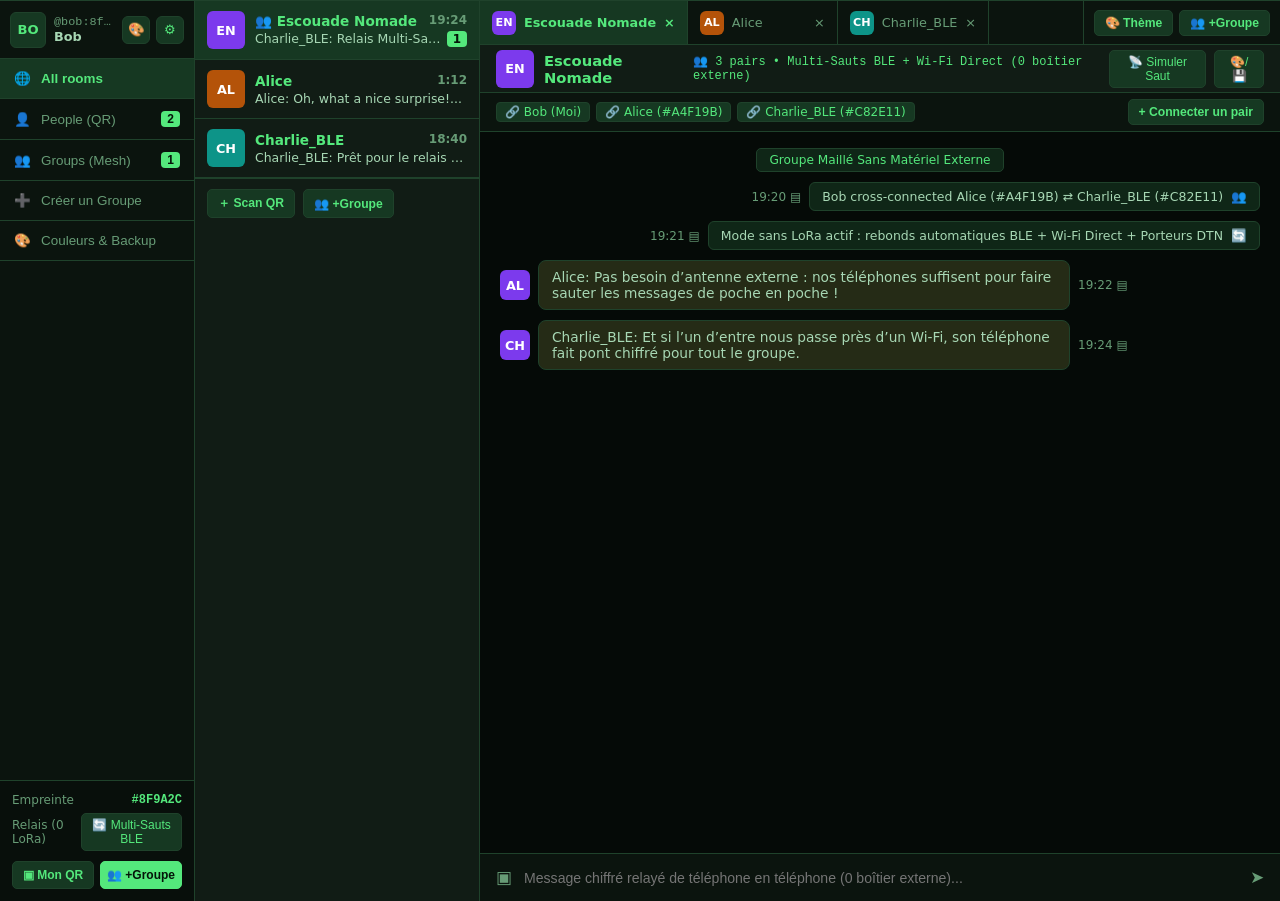
==== android/app/src/main/assets/www/index.html @ 5eb4cf14 "feat: release OffChat v1.0.0 with Android APK project" ====
<!DOCTYPE html>
<html lang="fr">
<head>
  <meta charset="UTF-8">
  <meta name="viewport" content="width=device-width, initial-scale=1.0">
  <title>OffChat | Mesh Offline & QR Messenger</title>
  <link rel="stylesheet" href="style.css">
</head>
<body>
  <div class="app-grid" id="app-shell">
    <!-- COLONNE 1 : Navigation, Thèmes & Transport 100% Smartphone (Sans LoRa) -->
    <aside class="col-nav">
      <div>
        <div class="profile-box">
          <div class="profile-left" id="btn-profile-qr" title="Voir mon QR Code unique">
            <div class="profile-avatar" id="my-avatar-box">BO</div>
            <div class="profile-meta">
              <div class="profile-handle" id="my-handle-label">@bob:8f9a</div>
              <div class="profile-name" id="my-name-label">Bob</div>
            </div>
          </div>
          <button class="gear-btn" id="btn-open-theme" title="Personnaliser les couleurs">🎨</button>
          <button class="gear-btn" id="btn-open-settings" title="Paramètres & Sauvegarde">⚙</button>
        </div>

        <nav class="cat-list">
          <button class="cat-item active" data-cat="all">
            <span class="cat-left"><span class="cat-icon">🌐</span> All rooms</span>
          </button>
          <button class="cat-item" data-cat="people">
            <span class="cat-left"><span class="cat-icon">👤</span> People (QR)</span>
            <span class="count-badge" id="badge-people">2</span>
          </button>
          <button class="cat-item" data-cat="groups">
            <span class="cat-left"><span class="cat-icon">👥</span> Groups (Mesh)</span>
            <span class="count-badge" id="badge-groups">1</span>
          </button>
          <button class="cat-item" id="btn-nav-newgroup" type="button">
            <span class="cat-left"><span class="cat-icon">➕</span> Créer un Groupe</span>
          </button>
          <button class="cat-item" id="btn-nav-settings" type="button">
            <span class="cat-left"><span class="cat-icon">🎨</span> Couleurs & Backup</span>
          </button>
        </nav>
      </div>

      <div class="mesh-footer">
        <div class="mesh-row">
          <span>Empreinte</span>
          <strong class="mesh-live" id="my-fp-short">#8F9A2C</strong>
        </div>
        <div class="mesh-row">
          <span>Relais (0 LoRa)</span>
          <button type="button" class="action-pill" id="btn-cycle-transport">🔄 Multi-Sauts BLE</button>
        </div>
        <div class="footer-btns">
          <button class="btn-scan-sidebar" id="btn-sidebar-myqr">▣ Mon QR</button>
          <button class="btn-scan-sidebar accent" id="btn-sidebar-group">👥 +Groupe</button>
        </div>
      </div>
    </aside>

    <!-- COLONNE 2 : Liste des Salons, Groupes & Contacts QR -->
    <section class="col-rooms">
      <div id="room-list" class="room-list"></div>
      <div class="need-more-row">
        <button class="btn-new" id="btn-new-room">＋ Scan QR</button>
        <button class="btn-new" id="btn-new-group-col2">👥 +Groupe</button>
      </div>
    </section>

    <!-- COLONNE 3 : Onglets + En-tête + Membres connectés + Flux + Saisie -->
    <main class="col-chat">
      <div class="top-tabs-bar">
        <div id="tabs-bar" class="tabs-scroll"></div>
        <div class="top-new-wrap">
          <button class="btn-new" id="btn-top-theme">🎨 Thème</button>
          <button class="btn-new" id="btn-top-group">👥 +Groupe</button>
        </div>
      </div>

      <header class="room-header">
        <div class="room-header-left">
          <div class="room-avatar" id="active-avatar">EN</div>
          <span class="room-title" id="active-title">Escouade Nomade</span>
          <span class="room-lock" id="active-badge">👥 3 pairs connectés • Sans matériel externe</span>
        </div>
        <div class="room-header-actions">
          <button class="action-pill" id="btn-sim-hop">📡 Simuler Saut</button>
          <button class="action-pill" id="btn-header-settings">🎨/💾</button>
        </div>
      </header>

      <div id="group-members-strip" class="group-members-strip">
        <div id="group-members-pills" class="group-members-pills"></div>
        <button type="button" class="btn-new" id="btn-add-peer-to-group">+ Connecter un pair</button>
      </div>

      <div id="chat-stream" class="chat-stream"></div>

      <form id="chat-form" class="chat-composer">
        <button type="button" class="icon-btn" id="btn-attach-qr" title="Mon QR Code Unique">▣</button>
        <input
          type="text"
          id="chat-input"
          placeholder="Message chiffré relayé de téléphone en téléphone (0 boîtier externe)..."
          autocomplete="off"
        />
        <button type="submit" class="icon-btn" title="Envoyer">➤</button>
      </form>
    </main>
  </div>

  <!-- MODAL CRÉATION DE GROUPE MESH (SANS MODULE LORA) -->
  <dialog id="group-modal" class="qr-dialog wide">
    <div class="modal-head">
      <div>
        <h3>👥 Créer un Groupe & Connecter vos Contacts QR entre eux</h3>
        <p>Fonctionne uniquement avec les puces intégrées aux téléphones (0 module LoRa requis).</p>
      </div>
      <button id="btn-close-group" class="close-btn">&times;</button>
    </div>

    <div class="settings-body">
      <div class="settings-card">
        <label>Nom du groupe :</label>
        <input type="text" id="new-group-name" placeholder="Ex: Campus, Festival, Quartier..." class="full-input" />
      </div>

      <div class="settings-card">
        <label>Contacts QR sauvegardés à interconnecter :</label>
        <div id="group-contact-picker" class="saved-contacts-list"></div>
      </div>

      <div class="settings-card">
        <label>Mode longue distance 100 % sur smartphone (sans matériel externe) :</label>
        <select id="new-group-transport" class="full-input">
          <option value="Multi-Sauts BLE + Wi-Fi Direct (Epidemic Routing)">🔄 Multi-Sauts BLE + Wi-Fi Direct (Rebonds de téléphone en téléphone)</option>
          <option value="Porteurs Mobiles DTN (Store-Carry-Forward)">🚶 Porteurs Mobiles DTN (Un membre qui se déplace transporte les paquets)</option>
          <option value="Pont Hybride P2P (Si 1 seul téléphone capte du Wi-Fi)">🌐 Pont Hybride P2P (1 seul téléphone connecté relaie tout le groupe hors-ligne)</option>
        </select>
      </div>

      <button type="button" id="btn-create-group-confirm" class="btn-green full-w">
        🔗 Créer le Groupe & Connecter les membres entre eux
      </button>
    </div>
  </dialog>

  <!-- MODAL QR CODE UNIQUE -->
  <dialog id="qr-modal" class="qr-dialog">
    <div class="modal-head">
      <div>
        <h3>Identité QR Unique & Scan Hors-Ligne</h3>
      </div>
      <button id="btn-close-modal" class="close-btn">&times;</button>
    </div>

    <div class="modal-tabs">
      <button class="modal-tab active" data-tab="my-qr">1. Mon QR Unique</button>
      <button class="modal-tab" data-tab="scan-qr">2. Scanner un Contact</button>
    </div>

    <div class="modal-pane active" id="pane-my-qr">
      <div class="qr-identity-card">
        <canvas id="qr-canvas" width="150" height="150"></canvas>
        <div class="qr-identity-details">
          <div>Utilisateur : <strong id="qr-user-name">Bob</strong></div>
          <div>Empreinte : <code id="qr-user-fp">#8F9A2C</code></div>
          <button type="button" id="btn-rotate-qr" class="btn-new full-w">🔄 Régénérer clé & QR</button>
        </div>
      </div>
      <div class="uri-group">
        <div class="uri-row">
          <input type="text" id="my-uri-input" readonly />
          <button type="button" id="btn-copy-uri" class="btn-green">Copier</button>
        </div>
      </div>
    </div>

    <div class="modal-pane" id="pane-scan-qr">
      <button type="button" id="btn-sim-scan" class="btn-green full-w">
        ⚡ Simuler le scan d'un QR Code unique à proximité
      </button>
    </div>
  </dialog>

  <!-- MODAL PARAMÈTRES : COULEURS & SAUVEGARDE -->
  <dialog id="settings-modal" class="qr-dialog wide">
    <div class="modal-head">
      <div>
        <h3>🎨 Personnalisation des Couleurs & Sauvegarde Contacts</h3>
      </div>
      <button id="btn-close-settings" class="close-btn">&times;</button>
    </div>
    <div class="settings-body">
      <div class="settings-card">
        <strong>1. Thème de couleurs (<span id="active-theme-name">Komai Matrix</span>)</strong>
        <div class="theme-presets">
          <button type="button" class="btn-new" data-theme="komai">🟢 Komai</button>
          <button type="button" class="btn-new" data-theme="discord">🟣 Discord</button>
          <button type="button" class="btn-new" data-theme="simplex">🔵 SimpleX</button>
          <button type="button" class="btn-new" data-theme="amber">🟠 Amber</button>
          <button type="button" class="btn-new" data-theme="crimson">🔴 Crimson</button>
        </div>
        <div class="mesh-row">
          <span>Couleur d'accent personnalisée :</span>
          <input type="color" id="custom-accent-picker" value="#54e87c" />
        </div>
      </div>

      <div class="settings-card">
        <div class="uri-row">
          <input type="text" id="settings-alias-input" placeholder="Votre pseudo..." />
          <button type="button" id="btn-update-alias" class="btn-new">Mettre à jour</button>
        </div>
        <div id="saved-contacts-list" class="saved-contacts-list"></div>
      </div>

      <div class="settings-card">
        <div class="backup-actions">
          <button type="button" id="btn-export-json" class="btn-green">⬇ Exporter Contacts & Thème (.json)</button>
          <button type="button" id="btn-copy-json" class="btn-new">📋 Copier JSON</button>
        </div>
        <div id="settings-status-msg">Sauvegarde automatique active ✔</div>
      </div>
    </div>
  </dialog>

  <script src="app.js"></script>
</body>
</html>
---- android/app/src/main/assets/www/style.css ----
:root {
  --bg-nav: #0b140e;
  --bg-rooms: #111c15;
  --bg-chat: #050a07;
  --bg-active: #163822;
  --bg-pill: #0f2617;
  --bg-bubble-peer: #252b16;
  --bg-bubble-me: #122e1c;
  --border-green: #1f422b;
  --text-main: #a7d7b4;
  --text-bright: #54e87c;
  --text-muted: #679c76;
}

* {
  box-sizing: border-box;
  margin: 0;
  padding: 0;
}

body {
  background: var(--bg-chat);
  color: var(--text-main);
  font-family: system-ui, -apple-system, BlinkMacSystemFont, 'Segoe UI', Roboto, sans-serif;
  height: 100vh;
  overflow: hidden;
  user-select: none;
}

.app-grid {
  display: grid;
  grid-template-columns: 195px 285px 1fr;
  height: 100vh;
  border-top: 1px solid var(--border-green);
}

.col-nav {
  background: var(--bg-nav);
  border-right: 1px solid var(--border-green);
  display: flex;
  flex-direction: column;
  justify-content: space-between;
}

.profile-box {
  height: 58px;
  padding: 0 10px;
  display: flex;
  align-items: center;
  justify-content: space-between;
  gap: 6px;
  border-bottom: 1px solid var(--border-green);
}

.profile-left {
  display: flex;
  align-items: center;
  gap: 8px;
  overflow: hidden;
  cursor: pointer;
  flex: 1;
}

.profile-avatar {
  width: 36px;
  height: 36px;
  border-radius: 6px;
  background: var(--bg-active);
  border: 1px solid var(--border-green);
  display: flex;
  align-items: center;
  justify-content: center;
  font-weight: 700;
  font-size: 0.82rem;
  color: var(--text-bright);
  flex-shrink: 0;
}

.gear-btn {
  width: 28px;
  height: 28px;
  border-radius: 6px;
  background: var(--bg-active);
  border: 1px solid var(--border-green);
  color: var(--text-bright);
  cursor: pointer;
}

.profile-meta {
  overflow: hidden;
  flex: 1;
}

.profile-handle {
  font-size: 0.74rem;
  color: var(--text-muted);
  white-space: nowrap;
  overflow: hidden;
  text-overflow: ellipsis;
  font-family: monospace;
}

.profile-name {
  font-size: 0.8rem;
  font-weight: 600;
  color: var(--text-main);
}

.cat-list {
  display: flex;
  flex-direction: column;
}

.cat-item {
  background: transparent;
  border: none;
  border-bottom: 1px solid var(--border-green);
  color: var(--text-muted);
  padding: 12px 14px;
  display: flex;
  align-items: center;
  justify-content: space-between;
  font-size: 0.84rem;
  cursor: pointer;
  text-align: left;
}

.cat-item.active {
  background: var(--bg-active);
  color: var(--text-bright);
  font-weight: 600;
}

.cat-left {
  display: flex;
  align-items: center;
  gap: 10px;
}

.count-badge {
  background: var(--text-bright);
  color: #051409;
  font-size: 0.75rem;
  font-weight: 700;
  padding: 1px 6px;
  border-radius: 4px;
}

.mesh-footer {
  padding: 12px;
  border-top: 1px solid var(--border-green);
  background: rgba(0, 0, 0, 0.25);
  font-size: 0.75rem;
  display: flex;
  flex-direction: column;
  gap: 6px;
}

.mesh-row {
  display: flex;
  justify-content: space-between;
  align-items: center;
  color: var(--text-muted);
}

.mesh-live {
  color: var(--text-bright);
  font-family: monospace;
}

.footer-btns {
  display: grid;
  grid-template-columns: 1fr 1fr;
  gap: 6px;
  margin-top: 4px;
}

.btn-scan-sidebar {
  padding: 6px;
  border-radius: 5px;
  border: 1px solid var(--border-green);
  background: var(--bg-active);
  color: var(--text-bright);
  font-size: 0.75rem;
  font-weight: 600;
  cursor: pointer;
}

.btn-scan-sidebar.accent {
  background: var(--text-bright);
  color: #041408;
  border-color: var(--text-bright);
}

.col-rooms {
  background: var(--bg-rooms);
  border-right: 1px solid var(--border-green);
  display: flex;
  flex-direction: column;
}

.room-row {
  padding: 10px 12px;
  display: flex;
  align-items: center;
  gap: 10px;
  border-bottom: 1px solid var(--border-green);
  cursor: pointer;
}

.room-row.active {
  background: var(--bg-active);
}

.room-avatar {
  width: 38px;
  height: 38px;
  border-radius: 6px;
  background: #254d32;
  color: #fff;
  display: flex;
  align-items: center;
  justify-content: center;
  font-weight: 700;
  font-size: 0.8rem;
  flex-shrink: 0;
}

.room-meta {
  flex: 1;
  min-width: 0;
}

.room-top {
  display: flex;
  justify-content: space-between;
  font-size: 0.85rem;
  font-weight: 600;
  color: var(--text-bright);
}

.room-time {
  font-size: 0.75rem;
  color: var(--text-muted);
}

.room-sub {
  display: flex;
  justify-content: space-between;
  margin-top: 2px;
  font-size: 0.78rem;
  color: var(--text-main);
}

.room-sub span:first-child {
  white-space: nowrap;
  overflow: hidden;
  text-overflow: ellipsis;
}

.need-more-row {
  padding: 10px 12px;
  display: flex;
  gap: 8px;
  border-top: 1px solid var(--border-green);
}

.btn-new {
  background: var(--bg-active);
  border: 1px solid var(--border-green);
  color: var(--text-bright);
  padding: 5px 10px;
  border-radius: 5px;
  font-size: 0.76rem;
  font-weight: 600;
  cursor: pointer;
}

.col-chat {
  background: var(--bg-chat);
  display: flex;
  flex-direction: column;
  height: 100vh;
}

.top-tabs-bar {
  height: 44px;
  background: var(--bg-nav);
  border-bottom: 1px solid var(--border-green);
  display: flex;
  justify-content: space-between;
}

.tabs-scroll {
  display: flex;
  overflow-x: auto;
}

.tab-item {
  min-width: 150px;
  padding: 0 12px;
  border-right: 1px solid var(--border-green);
  display: flex;
  align-items: center;
  justify-content: space-between;
  gap: 8px;
  font-size: 0.8rem;
  color: var(--text-muted);
  cursor: pointer;
}

.tab-item.active {
  background: var(--bg-active);
  color: var(--text-bright);
  font-weight: 600;
}

.top-new-wrap {
  display: flex;
  align-items: center;
  gap: 6px;
  padding: 0 10px;
  border-left: 1px solid var(--border-green);
}

.room-header {
  height: 48px;
  padding: 0 16px;
  background: var(--bg-rooms);
  border-bottom: 1px solid var(--border-green);
  display: flex;
  align-items: center;
  justify-content: space-between;
}

.room-header-left {
  display: flex;
  align-items: center;
  gap: 10px;
}

.room-title {
  font-weight: 600;
  color: var(--text-bright);
  font-size: 0.92rem;
}

.room-lock {
  font-size: 0.75rem;
  color: var(--text-bright);
  font-family: monospace;
}

.room-header-actions {
  display: flex;
  align-items: center;
  gap: 8px;
}

.action-pill {
  background: var(--bg-active);
  border: 1px solid var(--border-green);
  color: var(--text-bright);
  padding: 4px 9px;
  border-radius: 5px;
  font-size: 0.75rem;
  cursor: pointer;
}

.group-members-strip {
  padding: 6px 16px;
  background: var(--bg-nav);
  border-bottom: 1px solid var(--border-green);
  display: flex;
  align-items: center;
  justify-content: space-between;
  gap: 10px;
}

.group-members-pills {
  display: flex;
  gap: 6px;
  overflow-x: auto;
}

.member-pill {
  padding: 2px 8px;
  border-radius: 4px;
  background: var(--bg-active);
  border: 1px solid var(--border-green);
  color: var(--text-bright);
  font-size: 0.75rem;
  white-space: nowrap;
}

.icon-btn {
  background: transparent;
  border: none;
  color: var(--text-muted);
  font-size: 1.05rem;
  cursor: pointer;
}

.chat-stream {
  flex: 1;
  overflow-y: auto;
  padding: 16px 20px;
  display: flex;
  flex-direction: column;
  gap: 10px;
  user-select: text;
}

.date-pill {
  align-self: center;
  background: var(--bg-pill);
  border: 1px solid var(--border-green);
  color: var(--text-bright);
  padding: 4px 12px;
  border-radius: 5px;
  font-size: 0.76rem;
}

.sys-row {
  display: flex;
  align-items: center;
  justify-content: flex-end;
  gap: 8px;
  font-size: 0.78rem;
}

.sys-pill {
  background: var(--bg-pill);
  border: 1px solid var(--border-green);
  color: var(--text-main);
  padding: 6px 12px;
  border-radius: 6px;
  display: flex;
  align-items: center;
  gap: 8px;
}

.msg-line {
  display: flex;
  align-items: center;
  gap: 8px;
}

.msg-line.me {
  justify-content: flex-end;
}

.bubble {
  padding: 8px 13px;
  border-radius: 8px;
  font-size: 0.86rem;
  max-width: 70%;
}

.bubble.me {
  background: var(--bg-bubble-me);
  border: 1px solid var(--border-green);
  color: var(--text-main);
}

.bubble.peer {
  background: var(--bg-bubble-peer);
  border: 1px solid var(--border-green);
  color: var(--text-main);
}

.chat-composer {
  height: 48px;
  padding: 0 16px;
  background: var(--bg-nav);
  border-top: 1px solid var(--border-green);
  display: flex;
  align-items: center;
  gap: 12px;
}

#chat-input {
  flex: 1;
  background: transparent;
  border: none;
  color: var(--text-main);
  font-size: 0.88rem;
  outline: none;
}

.qr-dialog {
  margin: auto;
  width: 460px;
  max-width: 94vw;
  background: var(--bg-nav);
  color: var(--text-main);
  border: 1px solid var(--border-green);
  border-radius: 8px;
  padding: 0;
}

.qr-dialog.wide {
  width: 520px;
}

.qr-dialog::backdrop {
  background: rgba(0, 0, 0, 0.8);
}

.modal-head {
  padding: 12px 16px;
  background: var(--bg-active);
  border-bottom: 1px solid var(--border-green);
  display: flex;
  justify-content: space-between;
  align-items: flex-start;
}

.modal-head h3 {
  font-size: 0.88rem;
  color: var(--text-bright);
}

.modal-head p {
  font-size: 0.75rem;
  color: var(--text-muted);
  margin-top: 2px;
}

.close-btn {
  background: transparent;
  border: none;
  color: var(--text-muted);
  font-size: 1.3rem;
  cursor: pointer;
}

.modal-tabs {
  display: grid;
  grid-template-columns: 1fr 1fr;
  border-bottom: 1px solid var(--border-green);
}

.modal-tab {
  background: var(--bg-nav);
  border: none;
  color: var(--text-muted);
  padding: 9px;
  font-size: 0.78rem;
  font-weight: 600;
  cursor: pointer;
}

.modal-tab.active {
  background: var(--bg-active);
  color: var(--text-bright);
}

.modal-pane {
  display: none;
  padding: 16px;
  flex-direction: column;
  align-items: center;
  gap: 12px;
}

.modal-pane.active {
  display: flex;
}

.qr-identity-card {
  display: flex;
  align-items: center;
  gap: 14px;
  width: 100%;
}

.qr-identity-details {
  flex: 1;
  display: flex;
  flex-direction: column;
  gap: 6px;
  font-size: 0.78rem;
}

#qr-canvas {
  background: #fff;
  padding: 8px;
  border-radius: 6px;
}

.uri-group,
.uri-row {
  width: 100%;
  display: flex;
  gap: 6px;
}

.uri-row input,
.full-input {
  flex: 1;
  width: 100%;
  background: var(--bg-chat);
  border: 1px solid var(--border-green);
  color: var(--text-bright);
  padding: 6px 8px;
  border-radius: 4px;
  font-family: monospace;
  font-size: 0.76rem;
}

.btn-green {
  background: var(--text-bright);
  color: #041408;
  border: none;
  padding: 8px 12px;
  border-radius: 5px;
  font-size: 0.78rem;
  font-weight: 700;
  cursor: pointer;
}

.full-w {
  width: 100%;
}

.settings-body {
  padding: 14px;
  display: flex;
  flex-direction: column;
  gap: 10px;
}

.settings-card {
  background: var(--bg-chat);
  border: 1px solid var(--border-green);
  border-radius: 6px;
  padding: 10px;
  display: flex;
  flex-direction: column;
  gap: 8px;
  font-size: 0.78rem;
}

.theme-presets {
  display: grid;
  grid-template-columns: repeat(5, 1fr);
  gap: 6px;
}

.saved-contacts-list {
  display: flex;
  flex-direction: column;
  gap: 6px;
  max-height: 110px;
  overflow-y: auto;
}

.saved-contact-item {
  display: flex;
  align-items: center;
  justify-content: space-between;
  padding: 6px 8px;
  background: var(--bg-nav);
  border: 1px solid var(--border-green);
  border-radius: 5px;
}

.backup-actions {
  display: flex;
  gap: 8px;
}
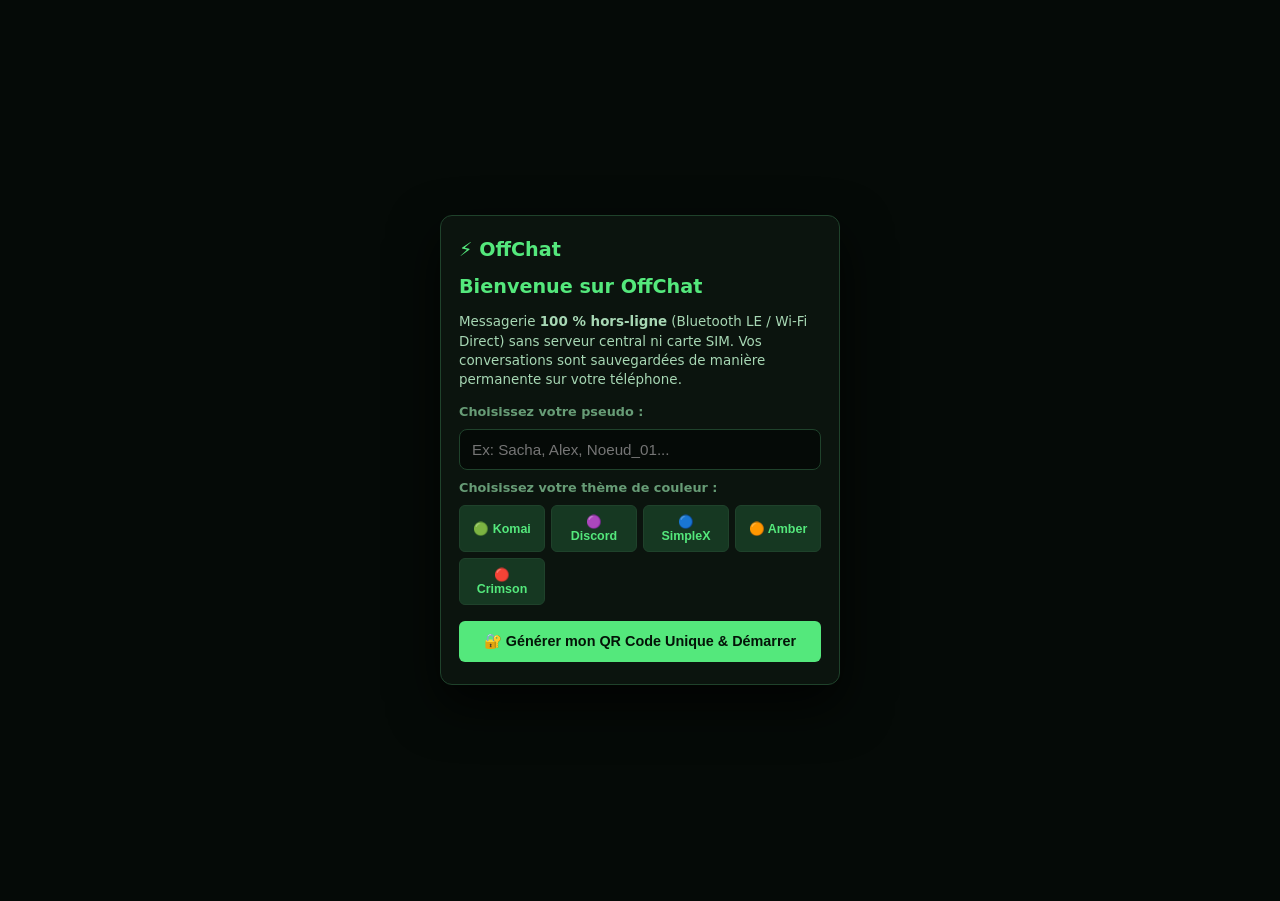
==== commit 9ec84d47: "feat(mobile): add zero-start pseudo onboarding, burger drawer, dropdown menu & permanent IndexedDB s" ====
--- a/android/app/src/main/assets/www/index.html
+++ b/android/app/src/main/assets/www/index.html
@@ -2,52 +2,95 @@
 <html lang="fr">
 <head>
   <meta charset="UTF-8">
-  <meta name="viewport" content="width=device-width, initial-scale=1.0">
-  <title>OffChat | Mesh Offline & QR Messenger</title>
+  <meta name="viewport" content="width=device-width, initial-scale=1.0, maximum-scale=1.0, user-scalable=no, viewport-fit=cover">
+  <title>OffChat | Messagerie Mesh & QR Hors-Ligne</title>
   <link rel="stylesheet" href="style.css">
 </head>
 <body>
-  <div class="app-grid" id="app-shell">
-    <!-- COLONNE 1 : Navigation, Thèmes & Transport 100% Smartphone (Sans LoRa) -->
-    <aside class="col-nav">
+  <!-- ÉCRAN DE PREMIER LANCEMENT : CRÉATION DU PSEUDO & CLÉ UNIQUE (DÉMARRAGE DE ZÉRO) -->
+  <div id="onboarding-screen" class="onboarding-screen hidden">
+    <div class="onboarding-card">
+      <div class="onboarding-logo">⚡ OffChat</div>
+      <h1>Bienvenue sur OffChat</h1>
+      <p>
+        Messagerie <strong>100 % hors-ligne</strong> (Bluetooth LE / Wi-Fi Direct) sans serveur central ni carte SIM.
+        Vos conversations sont sauvegardées de manière permanente sur votre téléphone.
+      </p>
+
+      <form id="onboarding-form" class="onboarding-form">
+        <label for="onboarding-alias">Choisissez votre pseudo :</label>
+        <input
+          type="text"
+          id="onboarding-alias"
+          placeholder="Ex: Sacha, Alex, Noeud_01..."
+          maxlength="24"
+          required
+          autocomplete="off"
+        />
+
+        <label>Choisissez votre thème de couleur :</label>
+        <div class="theme-presets onboarding-themes">
+          <button type="button" class="btn-new" data-theme="komai">🟢 Komai</button>
+          <button type="button" class="btn-new" data-theme="discord">🟣 Discord</button>
+          <button type="button" class="btn-new" data-theme="simplex">🔵 SimpleX</button>
+          <button type="button" class="btn-new" data-theme="amber">🟠 Amber</button>
+          <button type="button" class="btn-new" data-theme="crimson">🔴 Crimson</button>
+        </div>
+
+        <button type="submit" class="btn-green full-w onboarding-submit">
+          🔐 Générer mon QR Code Unique & Démarrer
+        </button>
+      </form>
+    </div>
+  </div>
+
+  <!-- FOND SOMBRE DU TIROIR BURGER (SUR SMARTPHONE) -->
+  <div id="drawer-backdrop" class="drawer-backdrop hidden"></div>
+
+  <!-- STRUCTURE PRINCIPALE ADAPTATIVE (MOBILE 1 ÉCRAN / DESKTOP 3 COLONNES) -->
+  <div class="app-grid" id="app-shell" data-mobile-view="list">
+    <!-- COLONNE 1 / MENU TIROIR BURGER -->
+    <aside class="col-nav" id="col-nav">
       <div>
         <div class="profile-box">
           <div class="profile-left" id="btn-profile-qr" title="Voir mon QR Code unique">
-            <div class="profile-avatar" id="my-avatar-box">BO</div>
+            <div class="profile-avatar" id="my-avatar-box">--</div>
             <div class="profile-meta">
-              <div class="profile-handle" id="my-handle-label">@bob:8f9a</div>
-              <div class="profile-name" id="my-name-label">Bob</div>
+              <div class="profile-handle" id="my-handle-label">@user</div>
+              <div class="profile-name" id="my-name-label">Utilisateur</div>
             </div>
           </div>
           <button class="gear-btn" id="btn-open-theme" title="Personnaliser les couleurs">🎨</button>
           <button class="gear-btn" id="btn-open-settings" title="Paramètres & Sauvegarde">⚙</button>
+          <button class="gear-btn mobile-only" id="btn-close-drawer" title="Fermer le menu">✕</button>
         </div>
 
         <nav class="cat-list">
           <button class="cat-item active" data-cat="all">
-            <span class="cat-left"><span class="cat-icon">🌐</span> All rooms</span>
+            <span class="cat-left"><span class="cat-icon">🌐</span> Toutes les discussions</span>
+            <span class="count-badge" id="badge-all">0</span>
           </button>
           <button class="cat-item" data-cat="people">
-            <span class="cat-left"><span class="cat-icon">👤</span> People (QR)</span>
-            <span class="count-badge" id="badge-people">2</span>
+            <span class="cat-left"><span class="cat-icon">👤</span> Contacts (QR)</span>
+            <span class="count-badge" id="badge-people">0</span>
           </button>
           <button class="cat-item" data-cat="groups">
-            <span class="cat-left"><span class="cat-icon">👥</span> Groups (Mesh)</span>
-            <span class="count-badge" id="badge-groups">1</span>
+            <span class="cat-left"><span class="cat-icon">👥</span> Groupes (Mesh)</span>
+            <span class="count-badge" id="badge-groups">0</span>
           </button>
           <button class="cat-item" id="btn-nav-newgroup" type="button">
             <span class="cat-left"><span class="cat-icon">➕</span> Créer un Groupe</span>
           </button>
           <button class="cat-item" id="btn-nav-settings" type="button">
-            <span class="cat-left"><span class="cat-icon">🎨</span> Couleurs & Backup</span>
+            <span class="cat-left"><span class="cat-icon">💾</span> Couleurs & Sauvegarde</span>
           </button>
         </nav>
       </div>
 
       <div class="mesh-footer">
         <div class="mesh-row">
-          <span>Empreinte</span>
-          <strong class="mesh-live" id="my-fp-short">#8F9A2C</strong>
+          <span>Mon Empreinte</span>
+          <strong class="mesh-live" id="my-fp-short">#------</strong>
         </div>
         <div class="mesh-row">
           <span>Relais (0 LoRa)</span>
@@ -55,23 +98,38 @@
         </div>
         <div class="footer-btns">
           <button class="btn-scan-sidebar" id="btn-sidebar-myqr">▣ Mon QR</button>
-          <button class="btn-scan-sidebar accent" id="btn-sidebar-group">👥 +Groupe</button>
+          <button class="btn-scan-sidebar accent" id="btn-sidebar-scan">＋ Scanner QR</button>
         </div>
       </div>
     </aside>
 
-    <!-- COLONNE 2 : Liste des Salons, Groupes & Contacts QR -->
-    <section class="col-rooms">
+    <!-- COLONNE 2 : ÉCRAN D'ACCUEIL MOBILE (LISTE DES DISCUSSIONS & GROUPES) -->
+    <section class="col-rooms" id="col-rooms">
+      <!-- Barre supérieure mobile avec bouton Burger ☰ -->
+      <header class="mobile-list-header">
+        <button type="button" class="burger-btn" id="btn-open-drawer" aria-label="Ouvrir le menu">☰</button>
+        <div class="mobile-brand">
+          <strong>OffChat</strong>
+          <span id="mobile-sub-fp" class="mobile-sub-fp">0 Data • Stockage permanent</span>
+        </div>
+        <div class="mobile-top-actions">
+          <button type="button" class="gear-btn" id="btn-mobile-myqr" title="Mon QR Code">▣</button>
+          <button type="button" class="gear-btn" id="btn-mobile-settings" title="Paramètres & Couleurs">⚙</button>
+        </div>
+      </header>
+
       <div id="room-list" class="room-list"></div>
+
       <div class="need-more-row">
-        <button class="btn-new" id="btn-new-room">＋ Scan QR</button>
-        <button class="btn-new" id="btn-new-group-col2">👥 +Groupe</button>
+        <button class="btn-new flex-1" id="btn-new-room">▣ Mon QR / ＋ Scanner</button>
+        <button class="btn-new flex-1" id="btn-new-group-col2">👥 +Groupe</button>
       </div>
     </section>
 
-    <!-- COLONNE 3 : Onglets + En-tête + Membres connectés + Flux + Saisie -->
-    <main class="col-chat">
-      <div class="top-tabs-bar">
+    <!-- COLONNE 3 : ÉCRAN DE CONVERSATION -->
+    <main class="col-chat" id="col-chat">
+      <!-- Barre d'onglets (Desktop uniquement) -->
+      <div class="top-tabs-bar desktop-only">
         <div id="tabs-bar" class="tabs-scroll"></div>
         <div class="top-new-wrap">
           <button class="btn-new" id="btn-top-theme">🎨 Thème</button>
@@ -79,44 +137,61 @@
         </div>
       </div>
 
-      <header class="room-header">
+      <!-- En-tête de la conversation active (avec bouton Retour ← sur mobile et menu ⋮) -->
+      <header class="room-header" id="room-header">
         <div class="room-header-left">
-          <div class="room-avatar" id="active-avatar">EN</div>
-          <span class="room-title" id="active-title">Escouade Nomade</span>
-          <span class="room-lock" id="active-badge">👥 3 pairs connectés • Sans matériel externe</span>
-        </div>
+          <button type="button" class="back-btn mobile-only" id="btn-back-to-list" aria-label="Retour aux discussions">←</button>
+          <div class="room-avatar" id="active-avatar">⚡</div>
+          <div class="room-title-stack">
+            <span class="room-title" id="active-title">Aucune discussion</span>
+            <span class="room-lock" id="active-badge">Scannez un QR Code pour commencer</span>
+          </div>
+        </div>
+
+        <!-- Menu déroulant compact pour éviter tout débordement sur téléphone -->
         <div class="room-header-actions">
-          <button class="action-pill" id="btn-sim-hop">📡 Simuler Saut</button>
-          <button class="action-pill" id="btn-header-settings">🎨/💾</button>
+          <div class="dropdown-wrap">
+            <button type="button" class="gear-btn" id="btn-chat-menu" title="Actions de la conversation">⋮</button>
+            <div id="chat-dropdown" class="dropdown-menu hidden">
+              <button type="button" id="menu-sim-hop">📡 Tester réception message BLE</button>
+              <button type="button" id="menu-show-qr">▣ Afficher mon QR Code</button>
+              <button type="button" id="menu-new-group">👥 Créer / Connecter un Groupe</button>
+              <button type="button" id="menu-open-settings">🎨 Couleurs & Sauvegarde</button>
+              <button type="button" id="menu-delete-room" class="danger-item">🗑 Supprimer cette discussion</button>
+            </div>
+          </div>
         </div>
       </header>
 
-      <div id="group-members-strip" class="group-members-strip">
+      <!-- Bandeau des membres connectés (pour les groupes) -->
+      <div id="group-members-strip" class="group-members-strip hidden">
         <div id="group-members-pills" class="group-members-pills"></div>
-        <button type="button" class="btn-new" id="btn-add-peer-to-group">+ Connecter un pair</button>
-      </div>
-
+        <button type="button" class="btn-new shrink-0" id="btn-add-peer-to-group">+ Pair</button>
+      </div>
+
+      <!-- Flux des messages ou État vide au premier démarrage -->
       <div id="chat-stream" class="chat-stream"></div>
 
+      <!-- Barre de saisie de message -->
       <form id="chat-form" class="chat-composer">
         <button type="button" class="icon-btn" id="btn-attach-qr" title="Mon QR Code Unique">▣</button>
         <input
           type="text"
           id="chat-input"
-          placeholder="Message chiffré relayé de téléphone en téléphone (0 boîtier externe)..."
+          placeholder="Écrire un message chiffré..."
           autocomplete="off"
         />
-        <button type="submit" class="icon-btn" title="Envoyer">➤</button>
+        <button type="submit" class="send-btn" title="Envoyer">➤</button>
       </form>
     </main>
   </div>
 
-  <!-- MODAL CRÉATION DE GROUPE MESH (SANS MODULE LORA) -->
+  <!-- MODAL CRÉATION DE GROUPE MESH -->
   <dialog id="group-modal" class="qr-dialog wide">
     <div class="modal-head">
       <div>
-        <h3>👥 Créer un Groupe & Connecter vos Contacts QR entre eux</h3>
-        <p>Fonctionne uniquement avec les puces intégrées aux téléphones (0 module LoRa requis).</p>
+        <h3>👥 Créer un Groupe & Connecter vos Contacts</h3>
+        <p>Interconnecte vos contacts QR entre eux sans serveur.</p>
       </div>
       <button id="btn-close-group" class="close-btn">&times;</button>
     </div>
@@ -124,7 +199,7 @@
     <div class="settings-body">
       <div class="settings-card">
         <label>Nom du groupe :</label>
-        <input type="text" id="new-group-name" placeholder="Ex: Campus, Festival, Quartier..." class="full-input" />
+        <input type="text" id="new-group-name" placeholder="Ex: Amis, Famille, Festival..." class="full-input" />
       </div>
 
       <div class="settings-card">
@@ -133,44 +208,46 @@
       </div>
 
       <div class="settings-card">
-        <label>Mode longue distance 100 % sur smartphone (sans matériel externe) :</label>
+        <label>Mode longue distance (100 % sur smartphone) :</label>
         <select id="new-group-transport" class="full-input">
-          <option value="Multi-Sauts BLE + Wi-Fi Direct (Epidemic Routing)">🔄 Multi-Sauts BLE + Wi-Fi Direct (Rebonds de téléphone en téléphone)</option>
-          <option value="Porteurs Mobiles DTN (Store-Carry-Forward)">🚶 Porteurs Mobiles DTN (Un membre qui se déplace transporte les paquets)</option>
-          <option value="Pont Hybride P2P (Si 1 seul téléphone capte du Wi-Fi)">🌐 Pont Hybride P2P (1 seul téléphone connecté relaie tout le groupe hors-ligne)</option>
+          <option value="Multi-Sauts BLE + Wi-Fi Direct">🔄 Multi-Sauts BLE + Wi-Fi Direct (Rebonds entre téléphones)</option>
+          <option value="Porteurs Mobiles DTN">🚶 Porteurs Mobiles DTN (Transport en déplacement)</option>
+          <option value="Pont Relais Hybride P2P">🌐 Pont Relais (Si 1 téléphone a du Wi-Fi ou votre relais maison)</option>
         </select>
       </div>
 
       <button type="button" id="btn-create-group-confirm" class="btn-green full-w">
-        🔗 Créer le Groupe & Connecter les membres entre eux
+        🔗 Créer le Groupe & Connecter les membres
       </button>
     </div>
   </dialog>
 
-  <!-- MODAL QR CODE UNIQUE -->
+  <!-- MODAL QR CODE UNIQUE & AJOUT DE CONTACT -->
   <dialog id="qr-modal" class="qr-dialog">
     <div class="modal-head">
       <div>
-        <h3>Identité QR Unique & Scan Hors-Ligne</h3>
+        <h3>Mon QR Code Unique & Scanner</h3>
       </div>
       <button id="btn-close-modal" class="close-btn">&times;</button>
     </div>
 
     <div class="modal-tabs">
       <button class="modal-tab active" data-tab="my-qr">1. Mon QR Unique</button>
-      <button class="modal-tab" data-tab="scan-qr">2. Scanner un Contact</button>
-    </div>
-
+      <button class="modal-tab" data-tab="scan-qr">2. Ajouter un Contact</button>
+    </div>
+
+    <!-- Onglet 1 : Mon QR -->
     <div class="modal-pane active" id="pane-my-qr">
       <div class="qr-identity-card">
         <canvas id="qr-canvas" width="150" height="150"></canvas>
         <div class="qr-identity-details">
-          <div>Utilisateur : <strong id="qr-user-name">Bob</strong></div>
-          <div>Empreinte : <code id="qr-user-fp">#8F9A2C</code></div>
-          <button type="button" id="btn-rotate-qr" class="btn-new full-w">🔄 Régénérer clé & QR</button>
+          <div>Pseudo : <strong id="qr-user-name">-</strong></div>
+          <div>Empreinte : <code id="qr-user-fp">#------</code></div>
+          <button type="button" id="btn-rotate-qr" class="btn-new full-w">🔄 Nouvelle clé QR</button>
         </div>
       </div>
       <div class="uri-group">
+        <label>Votre lien QR (copiez-le ou faites-le scanner) :</label>
         <div class="uri-row">
           <input type="text" id="my-uri-input" readonly />
           <button type="button" id="btn-copy-uri" class="btn-green">Copier</button>
@@ -178,21 +255,39 @@
       </div>
     </div>
 
+    <!-- Onglet 2 : Scanner Caméra ou Coller Lien QR -->
     <div class="modal-pane" id="pane-scan-qr">
-      <button type="button" id="btn-sim-scan" class="btn-green full-w">
-        ⚡ Simuler le scan d'un QR Code unique à proximité
-      </button>
+      <div class="camera-scan-box">
+        <video id="qr-video" playsinline muted class="qr-video hidden"></video>
+        <div id="camera-placeholder" class="camera-placeholder">
+          <p>Pointez la caméra vers le QR Code d'un ami ou collez son lien ci-dessous</p>
+        </div>
+      </div>
+
+      <div class="uri-row">
+        <button type="button" id="btn-start-cam" class="btn-new flex-1">📷 Activer Caméra</button>
+        <button type="button" id="btn-sim-scan" class="btn-new flex-1">⚡ Contact test BLE</button>
+      </div>
+
+      <div class="uri-group">
+        <label>Ajouter en collant l'URI QR ou le pseudo du contact :</label>
+        <div class="uri-row">
+          <input type="text" id="paste-uri-input" placeholder="offchat://pair?alias=... ou Pseudo" class="full-input" />
+          <button type="button" id="btn-pair-uri" class="btn-green">Ajouter</button>
+        </div>
+      </div>
     </div>
   </dialog>
 
-  <!-- MODAL PARAMÈTRES : COULEURS & SAUVEGARDE -->
+  <!-- MODAL PARAMÈTRES : COULEURS, RELAIS MAISON OPTIONNEL & SAUVEGARDE PERMANENTE -->
   <dialog id="settings-modal" class="qr-dialog wide">
     <div class="modal-head">
       <div>
-        <h3>🎨 Personnalisation des Couleurs & Sauvegarde Contacts</h3>
+        <h3>⚙ Paramètres, Couleurs & Sauvegarde Permanente</h3>
       </div>
       <button id="btn-close-settings" class="close-btn">&times;</button>
     </div>
+
     <div class="settings-body">
       <div class="settings-card">
         <strong>1. Thème de couleurs (<span id="active-theme-name">Komai Matrix</span>)</strong>
@@ -204,25 +299,42 @@
           <button type="button" class="btn-new" data-theme="crimson">🔴 Crimson</button>
         </div>
         <div class="mesh-row">
-          <span>Couleur d'accent personnalisée :</span>
+          <span>Couleur d'accent libre :</span>
           <input type="color" id="custom-accent-picker" value="#54e87c" />
         </div>
       </div>
 
       <div class="settings-card">
+        <strong>2. Mon Profil</strong>
         <div class="uri-row">
-          <input type="text" id="settings-alias-input" placeholder="Votre pseudo..." />
-          <button type="button" id="btn-update-alias" class="btn-new">Mettre à jour</button>
-        </div>
+          <input type="text" id="settings-alias-input" placeholder="Votre pseudo..." class="full-input" />
+          <button type="button" id="btn-update-alias" class="btn-new">Enregistrer</button>
+        </div>
+      </div>
+
+      <div class="settings-card">
+        <strong>3. Relais Maison Optionnel (Longue distance Internet/LAN)</strong>
+        <p style="font-size:0.72rem;color:var(--text-muted)">
+          Vos messages sont stockés sur votre téléphone (comme SimpleX). Si vous avez un serveur maison (Raspberry Pi / VPS), vous pouvez renseigner son WebSocket pour relayer les paquets chiffrés à distance sans qu'il puisse les lire.
+        </p>
+        <div class="uri-row">
+          <input type="text" id="settings-relay-input" placeholder="Optionnel : wss://mon-relais-maison.local:8080" class="full-input" />
+          <button type="button" id="btn-save-relay" class="btn-new">Lier</button>
+        </div>
+      </div>
+
+      <div class="settings-card">
+        <strong>4. Sauvegarde Permanente (Contacts & Historique complet)</strong>
         <div id="saved-contacts-list" class="saved-contacts-list"></div>
-      </div>
-
-      <div class="settings-card">
         <div class="backup-actions">
-          <button type="button" id="btn-export-json" class="btn-green">⬇ Exporter Contacts & Thème (.json)</button>
-          <button type="button" id="btn-copy-json" class="btn-new">📋 Copier JSON</button>
-        </div>
-        <div id="settings-status-msg">Sauvegarde automatique active ✔</div>
+          <button type="button" id="btn-export-json" class="btn-green flex-1">⬇ Exporter (.json)</button>
+          <button type="button" id="btn-copy-json" class="btn-new flex-1">📋 Copier JSON</button>
+          <label class="btn-new flex-1 text-center" style="cursor:pointer;">
+            ⬆ Importer (.json)
+            <input type="file" id="import-file-input" accept=".json" hidden />
+          </label>
+        </div>
+        <div id="settings-status-msg" class="mesh-live">Stockage permanent local + IndexedDB actif ✔</div>
       </div>
     </div>
   </dialog>
--- a/android/app/src/main/assets/www/style.css
+++ b/android/app/src/main/assets/www/style.css
@@ -16,30 +16,132 @@
   box-sizing: border-box;
   margin: 0;
   padding: 0;
-}
-
+  -webkit-tap-highlight-color: transparent;
+}
+
+html,
 body {
   background: var(--bg-chat);
   color: var(--text-main);
   font-family: system-ui, -apple-system, BlinkMacSystemFont, 'Segoe UI', Roboto, sans-serif;
-  height: 100vh;
+  width: 100%;
+  height: 100dvh;
   overflow: hidden;
   user-select: none;
 }
 
+.hidden {
+  display: none !important;
+}
+
+.flex-1 {
+  flex: 1;
+}
+
+.shrink-0 {
+  flex-shrink: 0;
+}
+
+.text-center {
+  text-align: center;
+}
+
+/* --- ÉCRAN DE PREMIER LANCEMENT (ONBOARDING PSEUDO) --- */
+.onboarding-screen {
+  position: fixed;
+  inset: 0;
+  z-index: 100;
+  background: var(--bg-chat);
+  display: flex;
+  align-items: center;
+  justify-content: center;
+  padding: 18px;
+}
+
+.onboarding-card {
+  width: 100%;
+  max-width: 400px;
+  background: var(--bg-nav);
+  border: 1px solid var(--border-green);
+  border-radius: 12px;
+  padding: 22px 18px;
+  display: flex;
+  flex-direction: column;
+  gap: 14px;
+  box-shadow: 0 20px 50px rgba(0, 0, 0, 0.75);
+}
+
+.onboarding-logo {
+  font-size: 1.2rem;
+  font-weight: 800;
+  color: var(--text-bright);
+}
+
+.onboarding-card h1 {
+  font-size: 1.2rem;
+  color: var(--text-bright);
+}
+
+.onboarding-card p {
+  font-size: 0.84rem;
+  line-height: 1.45;
+  color: var(--text-main);
+}
+
+.onboarding-form {
+  display: flex;
+  flex-direction: column;
+  gap: 10px;
+}
+
+.onboarding-form label {
+  font-size: 0.8rem;
+  font-weight: 600;
+  color: var(--text-muted);
+}
+
+.onboarding-form input {
+  width: 100%;
+  padding: 11px 12px;
+  border-radius: 8px;
+  border: 1px solid var(--border-green);
+  background: var(--bg-chat);
+  color: var(--text-bright);
+  font-size: 0.95rem;
+  outline: none;
+}
+
+.onboarding-submit {
+  margin-top: 6px;
+  padding: 12px !important;
+  font-size: 0.9rem !important;
+}
+
+/* --- LAYOUT DESKTOP (3 COLONNES) --- */
 .app-grid {
   display: grid;
-  grid-template-columns: 195px 285px 1fr;
-  height: 100vh;
+  grid-template-columns: 215px 300px 1fr;
+  width: 100%;
+  height: 100dvh;
   border-top: 1px solid var(--border-green);
 }
 
+.mobile-only {
+  display: none;
+}
+
+.mobile-list-header {
+  display: none;
+}
+
+/* --- COLONNE 1 / MENU BURGER --- */
 .col-nav {
   background: var(--bg-nav);
   border-right: 1px solid var(--border-green);
   display: flex;
   flex-direction: column;
   justify-content: space-between;
+  z-index: 60;
 }
 
 .profile-box {
@@ -76,14 +178,21 @@
   flex-shrink: 0;
 }
 
-.gear-btn {
-  width: 28px;
-  height: 28px;
-  border-radius: 6px;
-  background: var(--bg-active);
-  border: 1px solid var(--border-green);
-  color: var(--text-bright);
-  cursor: pointer;
+.gear-btn,
+.burger-btn,
+.back-btn {
+  width: 34px;
+  height: 34px;
+  border-radius: 7px;
+  background: var(--bg-active);
+  border: 1px solid var(--border-green);
+  color: var(--text-bright);
+  font-size: 0.95rem;
+  display: inline-flex;
+  align-items: center;
+  justify-content: center;
+  cursor: pointer;
+  flex-shrink: 0;
 }
 
 .profile-meta {
@@ -101,9 +210,12 @@
 }
 
 .profile-name {
-  font-size: 0.8rem;
+  font-size: 0.82rem;
   font-weight: 600;
   color: var(--text-main);
+  white-space: nowrap;
+  overflow: hidden;
+  text-overflow: ellipsis;
 }
 
 .cat-list {
@@ -116,11 +228,11 @@
   border: none;
   border-bottom: 1px solid var(--border-green);
   color: var(--text-muted);
-  padding: 12px 14px;
-  display: flex;
-  align-items: center;
-  justify-content: space-between;
-  font-size: 0.84rem;
+  padding: 13px 14px;
+  display: flex;
+  align-items: center;
+  justify-content: space-between;
+  font-size: 0.85rem;
   cursor: pointer;
   text-align: left;
 }
@@ -142,7 +254,7 @@
   color: #051409;
   font-size: 0.75rem;
   font-weight: 700;
-  padding: 1px 6px;
+  padding: 1px 7px;
   border-radius: 4px;
 }
 
@@ -150,10 +262,10 @@
   padding: 12px;
   border-top: 1px solid var(--border-green);
   background: rgba(0, 0, 0, 0.25);
-  font-size: 0.75rem;
-  display: flex;
-  flex-direction: column;
-  gap: 6px;
+  font-size: 0.76rem;
+  display: flex;
+  flex-direction: column;
+  gap: 8px;
 }
 
 .mesh-row {
@@ -161,6 +273,7 @@
   justify-content: space-between;
   align-items: center;
   color: var(--text-muted);
+  gap: 6px;
 }
 
 .mesh-live {
@@ -172,16 +285,15 @@
   display: grid;
   grid-template-columns: 1fr 1fr;
   gap: 6px;
-  margin-top: 4px;
 }
 
 .btn-scan-sidebar {
-  padding: 6px;
-  border-radius: 5px;
-  border: 1px solid var(--border-green);
-  background: var(--bg-active);
-  color: var(--text-bright);
-  font-size: 0.75rem;
+  padding: 8px 6px;
+  border-radius: 6px;
+  border: 1px solid var(--border-green);
+  background: var(--bg-active);
+  color: var(--text-bright);
+  font-size: 0.78rem;
   font-weight: 600;
   cursor: pointer;
 }
@@ -192,15 +304,35 @@
   border-color: var(--text-bright);
 }
 
+/* --- COLONNE 2 : LISTE DES DISCUSSIONS --- */
 .col-rooms {
   background: var(--bg-rooms);
   border-right: 1px solid var(--border-green);
   display: flex;
   flex-direction: column;
+  height: 100dvh;
+  overflow: hidden;
+}
+
+.room-list {
+  flex: 1;
+  overflow-y: auto;
+}
+
+.empty-rooms-box {
+  padding: 28px 18px;
+  text-align: center;
+  display: flex;
+  flex-direction: column;
+  align-items: center;
+  gap: 12px;
+  color: var(--text-muted);
+  font-size: 0.84rem;
+  line-height: 1.45;
 }
 
 .room-row {
-  padding: 10px 12px;
+  padding: 12px;
   display: flex;
   align-items: center;
   gap: 10px;
@@ -213,16 +345,17 @@
 }
 
 .room-avatar {
-  width: 38px;
-  height: 38px;
-  border-radius: 6px;
-  background: #254d32;
+  width: 40px;
+  height: 40px;
+  border-radius: 8px;
+  background: var(--bg-active);
+  border: 1px solid var(--border-green);
   color: #fff;
   display: flex;
   align-items: center;
   justify-content: center;
   font-weight: 700;
-  font-size: 0.8rem;
+  font-size: 0.85rem;
   flex-shrink: 0;
 }
 
@@ -234,22 +367,31 @@
 .room-top {
   display: flex;
   justify-content: space-between;
-  font-size: 0.85rem;
+  font-size: 0.88rem;
   font-weight: 600;
   color: var(--text-bright);
+  gap: 6px;
+}
+
+.room-top span:first-child {
+  white-space: nowrap;
+  overflow: hidden;
+  text-overflow: ellipsis;
 }
 
 .room-time {
-  font-size: 0.75rem;
-  color: var(--text-muted);
+  font-size: 0.74rem;
+  color: var(--text-muted);
+  flex-shrink: 0;
 }
 
 .room-sub {
   display: flex;
   justify-content: space-between;
-  margin-top: 2px;
-  font-size: 0.78rem;
+  margin-top: 3px;
+  font-size: 0.8rem;
   color: var(--text-main);
+  gap: 6px;
 }
 
 .room-sub span:first-child {
@@ -263,28 +405,31 @@
   display: flex;
   gap: 8px;
   border-top: 1px solid var(--border-green);
+  background: var(--bg-nav);
 }
 
 .btn-new {
   background: var(--bg-active);
   border: 1px solid var(--border-green);
   color: var(--text-bright);
-  padding: 5px 10px;
-  border-radius: 5px;
-  font-size: 0.76rem;
+  padding: 8px 10px;
+  border-radius: 6px;
+  font-size: 0.78rem;
   font-weight: 600;
   cursor: pointer;
 }
 
+/* --- COLONNE 3 : ZONE DE CONVERSATION --- */
 .col-chat {
   background: var(--bg-chat);
   display: flex;
   flex-direction: column;
-  height: 100vh;
+  height: 100dvh;
+  min-width: 0;
 }
 
 .top-tabs-bar {
-  height: 44px;
+  height: 42px;
   background: var(--bg-nav);
   border-bottom: 1px solid var(--border-green);
   display: flex;
@@ -297,7 +442,7 @@
 }
 
 .tab-item {
-  min-width: 150px;
+  min-width: 140px;
   padding: 0 12px;
   border-right: 1px solid var(--border-green);
   display: flex;
@@ -324,57 +469,114 @@
 }
 
 .room-header {
-  height: 48px;
-  padding: 0 16px;
+  height: 54px;
+  padding: 0 12px;
   background: var(--bg-rooms);
   border-bottom: 1px solid var(--border-green);
   display: flex;
   align-items: center;
   justify-content: space-between;
+  gap: 8px;
+  flex-shrink: 0;
 }
 
 .room-header-left {
   display: flex;
   align-items: center;
   gap: 10px;
+  min-width: 0;
+  flex: 1;
+}
+
+.room-title-stack {
+  display: flex;
+  flex-direction: column;
+  min-width: 0;
 }
 
 .room-title {
-  font-weight: 600;
+  font-weight: 700;
   color: var(--text-bright);
   font-size: 0.92rem;
+  white-space: nowrap;
+  overflow: hidden;
+  text-overflow: ellipsis;
 }
 
 .room-lock {
-  font-size: 0.75rem;
-  color: var(--text-bright);
+  font-size: 0.72rem;
+  color: var(--text-muted);
   font-family: monospace;
+  white-space: nowrap;
+  overflow: hidden;
+  text-overflow: ellipsis;
 }
 
 .room-header-actions {
   display: flex;
   align-items: center;
-  gap: 8px;
+  gap: 6px;
+  flex-shrink: 0;
+}
+
+/* MENU DÉROULANT COMPACT ⋮ */
+.dropdown-wrap {
+  position: relative;
+}
+
+.dropdown-menu {
+  position: absolute;
+  right: 0;
+  top: 40px;
+  width: 235px;
+  background: var(--bg-nav);
+  border: 1px solid var(--border-green);
+  border-radius: 8px;
+  box-shadow: 0 12px 32px rgba(0, 0, 0, 0.85);
+  display: flex;
+  flex-direction: column;
+  z-index: 80;
+  overflow: hidden;
+}
+
+.dropdown-menu button {
+  background: transparent;
+  border: none;
+  border-bottom: 1px solid var(--border-green);
+  color: var(--text-main);
+  padding: 11px 12px;
+  text-align: left;
+  font-size: 0.82rem;
+  cursor: pointer;
+}
+
+.dropdown-menu button:hover {
+  background: var(--bg-active);
+  color: var(--text-bright);
+}
+
+.dropdown-menu button.danger-item {
+  color: #f87171;
 }
 
 .action-pill {
   background: var(--bg-active);
   border: 1px solid var(--border-green);
   color: var(--text-bright);
-  padding: 4px 9px;
+  padding: 4px 8px;
   border-radius: 5px;
-  font-size: 0.75rem;
+  font-size: 0.74rem;
   cursor: pointer;
 }
 
 .group-members-strip {
-  padding: 6px 16px;
+  padding: 6px 12px;
   background: var(--bg-nav);
   border-bottom: 1px solid var(--border-green);
   display: flex;
   align-items: center;
   justify-content: space-between;
-  gap: 10px;
+  gap: 8px;
 }
 
 .group-members-pills {
@@ -389,94 +591,110 @@
   background: var(--bg-active);
   border: 1px solid var(--border-green);
   color: var(--text-bright);
-  font-size: 0.75rem;
+  font-size: 0.74rem;
   white-space: nowrap;
+}
+
+.chat-stream {
+  flex: 1;
+  overflow-y: auto;
+  padding: 14px;
+  display: flex;
+  flex-direction: column;
+  gap: 10px;
+  user-select: text;
+}
+
+.date-pill {
+  align-self: center;
+  background: var(--bg-pill);
+  border: 1px solid var(--border-green);
+  color: var(--text-bright);
+  padding: 4px 12px;
+  border-radius: 5px;
+  font-size: 0.74rem;
+}
+
+.sys-row {
+  display: flex;
+  align-items: center;
+  justify-content: flex-end;
+  gap: 6px;
+  font-size: 0.76rem;
+}
+
+.sys-pill {
+  background: var(--bg-pill);
+  border: 1px solid var(--border-green);
+  color: var(--text-main);
+  padding: 6px 10px;
+  border-radius: 6px;
+  display: flex;
+  align-items: center;
+  gap: 6px;
+  max-width: 90%;
+}
+
+.msg-line {
+  display: flex;
+  align-items: flex-end;
+  gap: 8px;
+}
+
+.msg-line.me {
+  justify-content: flex-end;
+}
+
+.bubble {
+  padding: 9px 12px;
+  border-radius: 10px;
+  font-size: 0.88rem;
+  line-height: 1.4;
+  max-width: 78%;
+  word-break: break-word;
+}
+
+.bubble.me {
+  background: var(--bg-bubble-me);
+  border: 1px solid var(--border-green);
+  color: var(--text-main);
+}
+
+.bubble.peer {
+  background: var(--bg-bubble-peer);
+  border: 1px solid var(--border-green);
+  color: var(--text-main);
+}
+
+.chat-composer {
+  height: 54px;
+  padding: 0 12px;
+  background: var(--bg-nav);
+  border-top: 1px solid var(--border-green);
+  display: flex;
+  align-items: center;
+  gap: 10px;
+  flex-shrink: 0;
 }
 
 .icon-btn {
   background: transparent;
   border: none;
-  color: var(--text-muted);
-  font-size: 1.05rem;
-  cursor: pointer;
-}
-
-.chat-stream {
-  flex: 1;
-  overflow-y: auto;
-  padding: 16px 20px;
-  display: flex;
-  flex-direction: column;
-  gap: 10px;
-  user-select: text;
-}
-
-.date-pill {
-  align-self: center;
-  background: var(--bg-pill);
-  border: 1px solid var(--border-green);
-  color: var(--text-bright);
-  padding: 4px 12px;
-  border-radius: 5px;
-  font-size: 0.76rem;
-}
-
-.sys-row {
-  display: flex;
-  align-items: center;
-  justify-content: flex-end;
-  gap: 8px;
-  font-size: 0.78rem;
-}
-
-.sys-pill {
-  background: var(--bg-pill);
-  border: 1px solid var(--border-green);
-  color: var(--text-main);
-  padding: 6px 12px;
-  border-radius: 6px;
-  display: flex;
-  align-items: center;
-  gap: 8px;
-}
-
-.msg-line {
-  display: flex;
-  align-items: center;
-  gap: 8px;
-}
-
-.msg-line.me {
-  justify-content: flex-end;
-}
-
-.bubble {
-  padding: 8px 13px;
+  color: var(--text-bright);
+  font-size: 1.15rem;
+  cursor: pointer;
+}
+
+.send-btn {
+  width: 36px;
+  height: 36px;
   border-radius: 8px;
-  font-size: 0.86rem;
-  max-width: 70%;
-}
-
-.bubble.me {
-  background: var(--bg-bubble-me);
-  border: 1px solid var(--border-green);
-  color: var(--text-main);
-}
-
-.bubble.peer {
-  background: var(--bg-bubble-peer);
-  border: 1px solid var(--border-green);
-  color: var(--text-main);
-}
-
-.chat-composer {
-  height: 48px;
-  padding: 0 16px;
-  background: var(--bg-nav);
-  border-top: 1px solid var(--border-green);
-  display: flex;
-  align-items: center;
-  gap: 12px;
+  border: none;
+  background: var(--text-bright);
+  color: #041408;
+  font-weight: 800;
+  cursor: pointer;
+  flex-shrink: 0;
 }
 
 #chat-input {
@@ -484,36 +702,37 @@
   background: transparent;
   border: none;
   color: var(--text-main);
-  font-size: 0.88rem;
+  font-size: 0.92rem;
   outline: none;
-}
-
+  min-width: 0;
+}
+
+/* --- MODALS ADAPTÉS AUX PETITS ÉCRANS DE TÉLÉPHONE --- */
 .qr-dialog {
   margin: auto;
-  width: 460px;
-  max-width: 94vw;
+  width: 94vw;
+  max-width: 440px;
+  max-height: 90dvh;
   background: var(--bg-nav);
   color: var(--text-main);
   border: 1px solid var(--border-green);
-  border-radius: 8px;
+  border-radius: 10px;
   padding: 0;
-}
-
-.qr-dialog.wide {
-  width: 520px;
+  overflow-y: auto;
 }
 
 .qr-dialog::backdrop {
-  background: rgba(0, 0, 0, 0.8);
+  background: rgba(0, 0, 0, 0.82);
 }
 
 .modal-head {
-  padding: 12px 16px;
+  padding: 12px 14px;
   background: var(--bg-active);
   border-bottom: 1px solid var(--border-green);
   display: flex;
   justify-content: space-between;
-  align-items: flex-start;
+  align-items: center;
+  gap: 8px;
 }
 
 .modal-head h3 {
@@ -522,7 +741,7 @@
 }
 
 .modal-head p {
-  font-size: 0.75rem;
+  font-size: 0.74rem;
   color: var(--text-muted);
   margin-top: 2px;
 }
@@ -531,8 +750,9 @@
   background: transparent;
   border: none;
   color: var(--text-muted);
-  font-size: 1.3rem;
-  cursor: pointer;
+  font-size: 1.4rem;
+  cursor: pointer;
+  padding: 0 4px;
 }
 
 .modal-tabs {
@@ -545,8 +765,8 @@
   background: var(--bg-nav);
   border: none;
   color: var(--text-muted);
-  padding: 9px;
-  font-size: 0.78rem;
+  padding: 10px 6px;
+  font-size: 0.8rem;
   font-weight: 600;
   cursor: pointer;
 }
@@ -558,7 +778,7 @@
 
 .modal-pane {
   display: none;
-  padding: 16px;
+  padding: 14px;
   flex-direction: column;
   align-items: center;
   gap: 12px;
@@ -571,25 +791,61 @@
 .qr-identity-card {
   display: flex;
   align-items: center;
-  gap: 14px;
+  gap: 12px;
   width: 100%;
+  flex-wrap: wrap;
+  justify-content: center;
 }
 
 .qr-identity-details {
   flex: 1;
-  display: flex;
-  flex-direction: column;
-  gap: 6px;
-  font-size: 0.78rem;
+  min-width: 150px;
+  display: flex;
+  flex-direction: column;
+  gap: 6px;
+  font-size: 0.8rem;
 }
 
 #qr-canvas {
   background: #fff;
   padding: 8px;
-  border-radius: 6px;
-}
-
-.uri-group,
+  border-radius: 8px;
+}
+
+.camera-scan-box {
+  width: 100%;
+  height: 150px;
+  background: #050a07;
+  border: 1px solid var(--border-green);
+  border-radius: 8px;
+  overflow: hidden;
+  display: flex;
+  align-items: center;
+  justify-content: center;
+  text-align: center;
+  padding: 12px;
+}
+
+.qr-video {
+  width: 100%;
+  height: 100%;
+  object-fit: cover;
+}
+
+.camera-placeholder {
+  font-size: 0.78rem;
+  color: var(--text-muted);
+}
+
+.uri-group {
+  width: 100%;
+  display: flex;
+  flex-direction: column;
+  gap: 6px;
+  font-size: 0.76rem;
+  color: var(--text-muted);
+}
+
 .uri-row {
   width: 100%;
   display: flex;
@@ -603,19 +859,20 @@
   background: var(--bg-chat);
   border: 1px solid var(--border-green);
   color: var(--text-bright);
-  padding: 6px 8px;
-  border-radius: 4px;
+  padding: 8px 10px;
+  border-radius: 6px;
   font-family: monospace;
-  font-size: 0.76rem;
+  font-size: 0.8rem;
+  min-width: 0;
 }
 
 .btn-green {
   background: var(--text-bright);
   color: #041408;
   border: none;
-  padding: 8px 12px;
-  border-radius: 5px;
-  font-size: 0.78rem;
+  padding: 9px 12px;
+  border-radius: 6px;
+  font-size: 0.82rem;
   font-weight: 700;
   cursor: pointer;
 }
@@ -634,17 +891,17 @@
 .settings-card {
   background: var(--bg-chat);
   border: 1px solid var(--border-green);
-  border-radius: 6px;
+  border-radius: 8px;
   padding: 10px;
   display: flex;
   flex-direction: column;
   gap: 8px;
-  font-size: 0.78rem;
+  font-size: 0.8rem;
 }
 
 .theme-presets {
   display: grid;
-  grid-template-columns: repeat(5, 1fr);
+  grid-template-columns: repeat(auto-fit, minmax(75px, 1fr));
   gap: 6px;
 }
 
@@ -663,10 +920,118 @@
   padding: 6px 8px;
   background: var(--bg-nav);
   border: 1px solid var(--border-green);
-  border-radius: 5px;
+  border-radius: 6px;
+  gap: 6px;
 }
 
 .backup-actions {
   display: flex;
-  gap: 8px;
-}
+  gap: 6px;
+  flex-wrap: wrap;
+}
+
+/* =========================================================
+   RESPONSIVE SMARTPHONE & TABLETTE (TOUS TÉLÉPHONES ANDROID)
+   ========================================================= */
+@media (max-width: 860px) {
+  .desktop-only {
+    display: none !important;
+  }
+
+  .mobile-only {
+    display: inline-flex !important;
+  }
+
+  .app-grid {
+    display: block;
+    position: relative;
+    width: 100vw;
+    height: 100dvh;
+    overflow: hidden;
+  }
+
+  /* Tiroir Burger latéral (Colonne 1) */
+  .col-nav {
+    position: fixed;
+    top: 0;
+    left: 0;
+    bottom: 0;
+    width: 280px;
+    max-width: 84vw;
+    transform: translateX(-105%);
+    transition: transform 0.22s ease-out;
+    box-shadow: 10px 0 30px rgba(0, 0, 0, 0.8);
+  }
+
+  .col-nav.open {
+    transform: translateX(0);
+  }
+
+  .drawer-backdrop {
+    position: fixed;
+    inset: 0;
+    background: rgba(0, 0, 0, 0.7);
+    z-index: 55;
+  }
+
+  /* En-tête mobile de la liste des discussions */
+  .mobile-list-header {
+    height: 54px;
+    padding: 0 12px;
+    background: var(--bg-nav);
+    border-bottom: 1px solid var(--border-green);
+    display: flex;
+    align-items: center;
+    justify-content: space-between;
+    gap: 10px;
+    flex-shrink: 0;
+  }
+
+  .mobile-brand {
+    flex: 1;
+    display: flex;
+    flex-direction: column;
+    min-width: 0;
+  }
+
+  .mobile-brand strong {
+    font-size: 0.96rem;
+    color: var(--text-bright);
+  }
+
+  .mobile-sub-fp {
+    font-size: 0.7rem;
+    color: var(--text-muted);
+    font-family: monospace;
+    white-space: nowrap;
+    overflow: hidden;
+    text-overflow: ellipsis;
+  }
+
+  .mobile-top-actions {
+    display: flex;
+    gap: 6px;
+  }
+
+  /* Bascule plein écran Liste <-> Discussion sur Smartphone */
+  .col-rooms,
+  .col-chat {
+    width: 100vw;
+    height: 100dvh;
+    border-right: none;
+  }
+
+  .app-grid[data-mobile-view="list"] .col-rooms {
+    display: flex;
+  }
+  .app-grid[data-mobile-view="list"] .col-chat {
+    display: none;
+  }
+
+  .app-grid[data-mobile-view="chat"] .col-rooms {
+    display: none;
+  }
+  .app-grid[data-mobile-view="chat"] .col-chat {
+    display: flex;
+  }
+}
